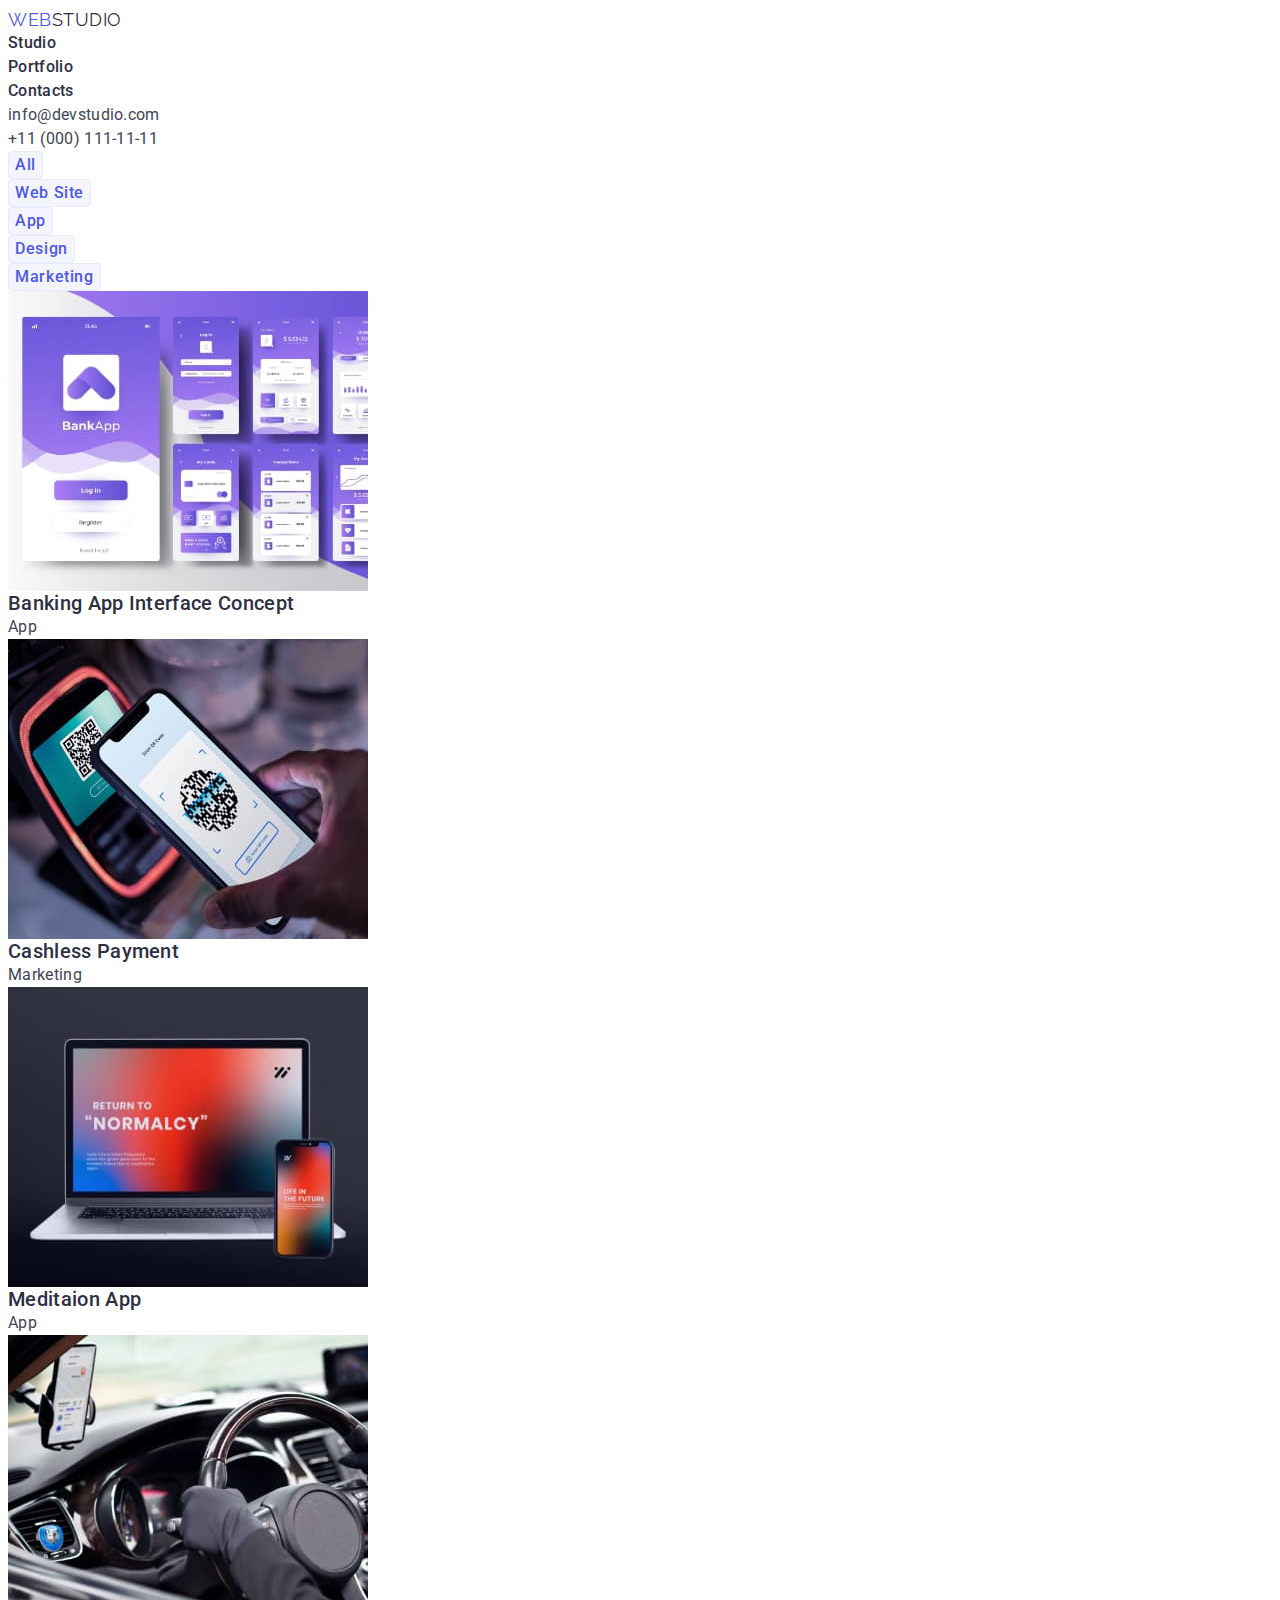
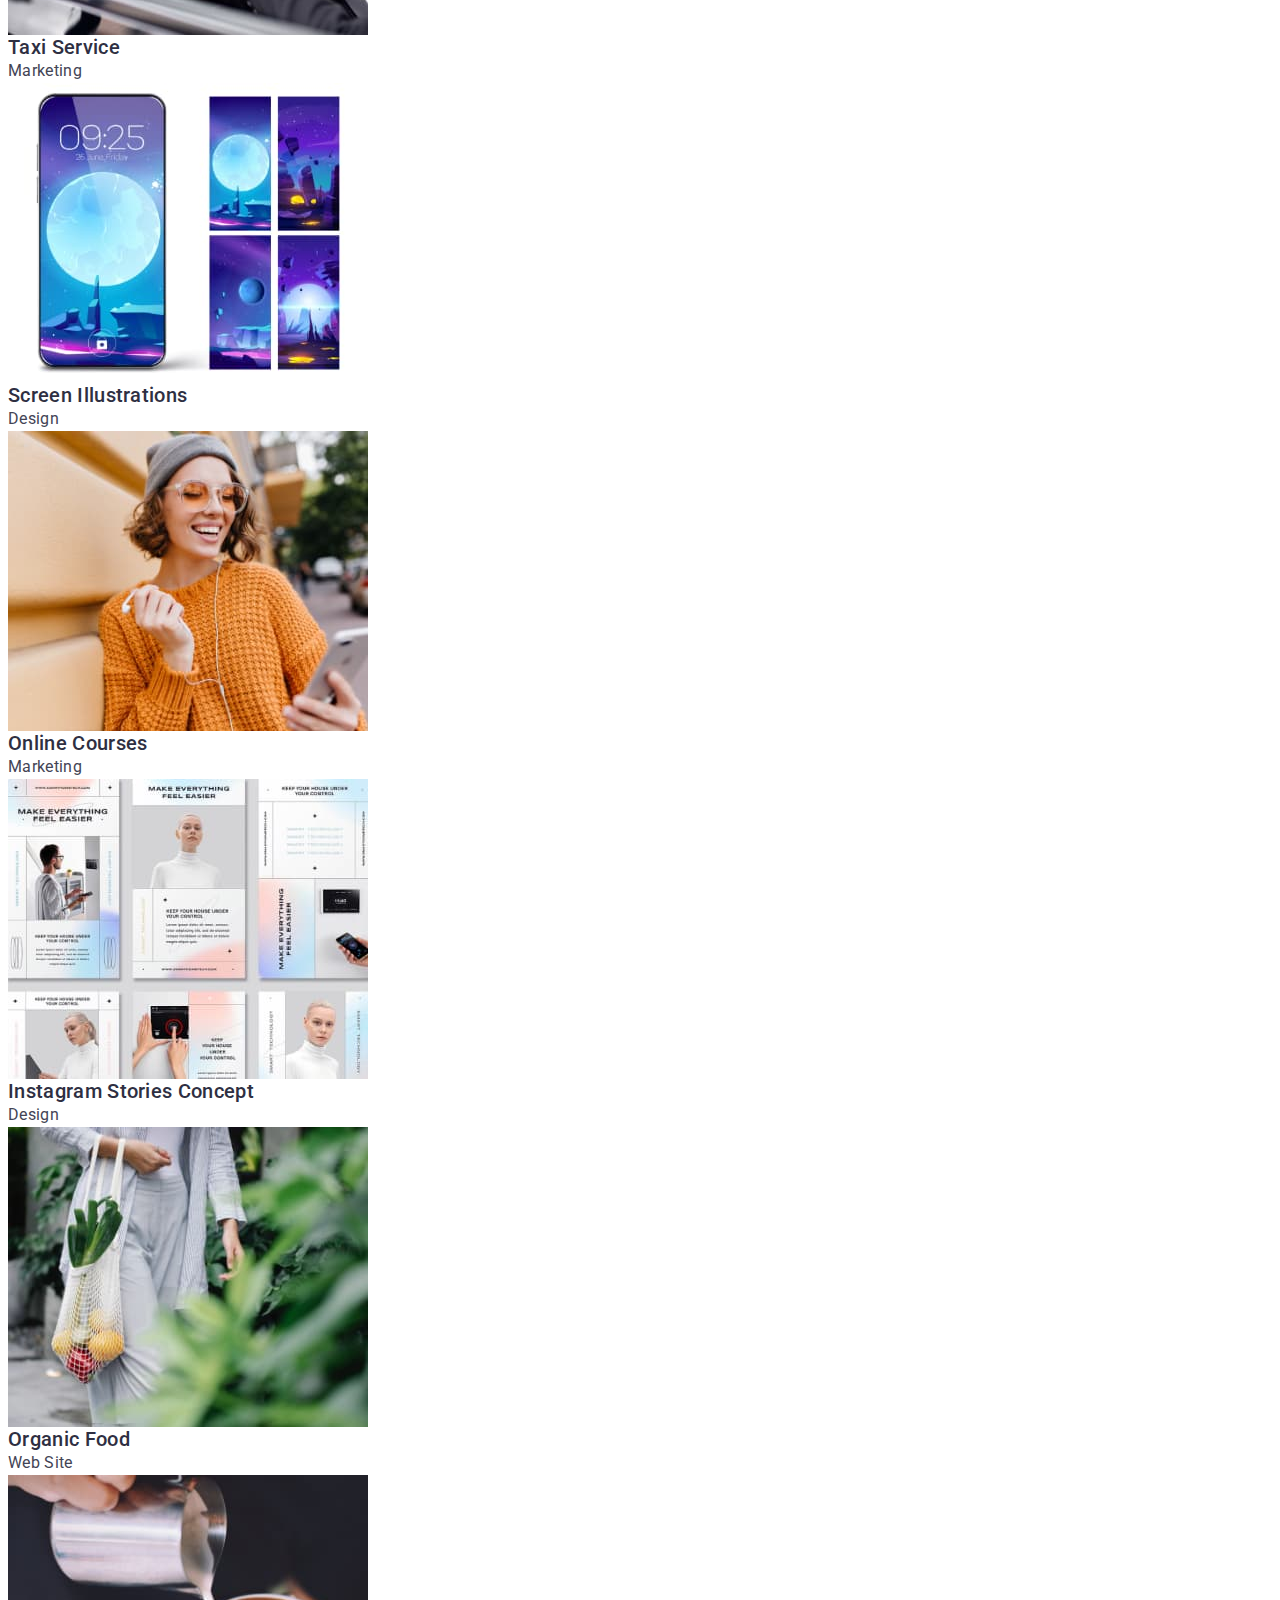
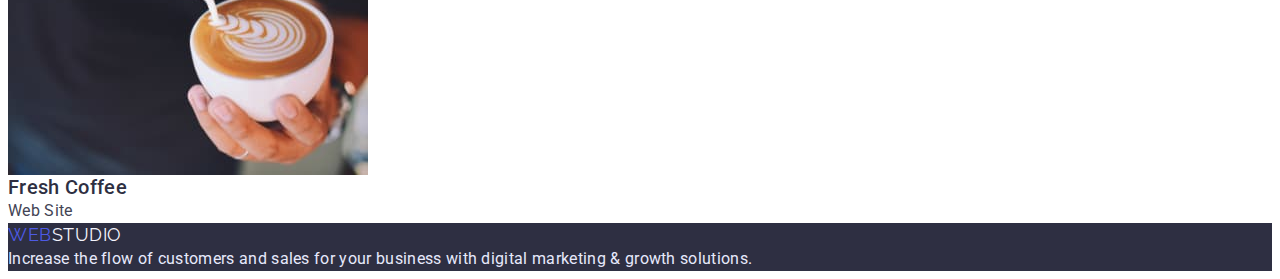
==== portfolio.html @ d416f8d1 "Initial commit" ====
<!DOCTYPE html>
<html lang="en">
  <head>
    <meta charset="UTF-8" />
    <meta http-equiv="X-UA-Compatible" content="IE=edge" />
    <meta name="viewport" content="width=device-width, initial-scale=1.0" />
    <title>Document</title>
    <link rel="preconnect" href="https://fonts.googleapis.com" />
    <link rel="preconnect" href="https://fonts.gstatic.com" crossorigin />
    <link
      href="https://fonts.googleapis.com/css2?family=Raleway:wght@800&family=Roboto:wght@400;500;700;900&display=swap"
      rel="stylesheet"
    />
    <link rel="stylesheet" href="./css/styles.css" />
  </head>
  <body>
    <!-- Header -->
    <header>
      <nav>
        <a href="./index.html" class="logo"
          >Web<span class="logo-header">Studio</span></a
        >
        <ul class="menu list">
          <li><a href="./index.html" class="menu-link">Studio</a></li>
          <li>
            <a href="./portfolio.html" class="menu-link">Portfolio</a>
          </li>
          <li><a href="#" class="menu-link">Contacts</a></li>
        </ul>
      </nav>
      <address>
        <ul class="contacts list">
          <li>
            <a href="mailto:info@devstudio.com" class="contacts-link"
              >info@devstudio.com</a
            >
          </li>
          <li>
            <a href="tel:+110001111111" class="contacts-link"
              >+11 (000) 111-11-11</a
            >
          </li>
        </ul>
      </address>
    </header>
    <main>
      <!--section-->
      <section>
        <h1 class="portfolio-title visually-hidden">Portfolio</h1>
        <ul class="filter list">
          <li><button type="button" class="button filter-btn">All</button></li>
          <li>
            <button type="button" class="button filter-btn">Web Site</button>
          </li>
          <li><button type="button" class="button filter-btn">App</button></li>
          <li>
            <button type="button" class="button filter-btn">Design</button>
          </li>
          <li>
            <button type="button" class="button filter-btn">Marketing</button>
          </li>
        </ul>
        <ul class="portfolio-list list">
          <li>
            <img
              src="./images/portfolio/banking.jpg"
              alt="Banking App"
              width="360"
              height="300"
            />
            <h2 class="portfolio-list-title">Banking App Interface Concept</h2>
            <p class="portfolio-list-text">App</p>
          </li>
          <li>
            <img
              src="./images/portfolio/cashless.jpg          "
              alt="mobile phone is reading QR code"
              width="360"
              height="300"
            />
            <h2 class="portfolio-list-title">Cashless Payment</h2>
            <p class="portfolio-list-text">Marketing</p>
          </li>
          <li>
            <img
              src="./images/portfolio/meditaion.jpg"
              alt="laptop and cellphone"
              width="360"
              height="300"
            />
            <h2 class="portfolio-list-title">Meditaion App</h2>
            <p class="portfolio-list-text">App</p>
          </li>
          <li>
            <img
              src="/images/portfolio/taxi.jpg"
              alt="a person driving a car"
              width="360"
              height="300"
            />
            <h2 class="portfolio-list-title">Taxi Service</h2>
            <p class="portfolio-list-text">Marketing</p>
          </li>
          <li>
            <img
              src="./images/portfolio/screen.jpg"
              alt="Screen Illustrations"
              width="360"
              height="300"
            />
            <h2 class="portfolio-list-title">Screen Illustrations</h2>
            <p class="portfolio-list-text">Design</p>
          </li>
          <li>
            <img
              src="./images/portfolio/online.jpg"
              alt="smiling girl looks at the sellphone"
              width="360"
              height="300"
            />
            <h2 class="portfolio-list-title">Online Courses</h2>
            <p class="portfolio-list-text">Marketing</p>
          </li>
          <li>
            <img
              src="./images/portfolio/instagram.jpg"
              alt="smart home technology"
              width="360"
              height="300"
            />
            <h2 class="portfolio-list-title">Instagram Stories Concept</h2>
            <p class="portfolio-list-text">Design</p>
          </li>
          <li>
            <img
              src="./images/portfolio/organic.jpg"
              alt="a woman carries a bag of vegetables"
              width="360"
              height="300"
            />
            <h2 class="portfolio-list-title">Organic Food</h2>
            <p class="portfolio-list-text">Web Site</p>
          </li>
          <li>
            <img
              src="./images/portfolio/coffee.jpg"
              alt="the man pours milk into the coffee"
              width="360"
              height="300"
            />
            <h2 class="portfolio-list-title">Fresh Coffee</h2>
            <p class="portfolio-list-text">Web Site</p>
          </li>
        </ul>
      </section>
    </main>
    <!-- footer -->
    <footer class="footer">
      <a href="./index.html" class="logo"
        >Web<span class="logo-footer">Studio</span></a
      >
      <p class="footer-text">
        Increase the flow of customers and sales for your business with digital
        marketing & growth solutions.
      </p>
    </footer>
  </body>
</html>
---- css/styles.css ----
:root {
    --primary-text-color: #434455;
    --title-color: #2E2F42;
    --accent-color: #4D5AE5;
    --white-color: #ffffff;
    --color-cloud: #F4F4FD;
    --color-cornflower: #E7E9FC;
    --hover-color: #404BBF;
}

body {
    background-color: var(--white-color);
    color: var(--primary-text-color);
    font-family: 'Roboto', sans-serif;
    letter-spacing: 0.02em;
}

/* reset styles */
h1,
h2,
h3,
h4,
h5,
h6,
p {
    margin: 0;
}

img {
    display: block;
}

button {
    cursor: pointer;
}

.list {
    list-style: none;
    margin: 0;
    padding: 0;
}



.visually-hidden {
    position: absolute;
    width: 1px;
    height: 1px;
    margin: -1px;
    border: 0;
    padding: 0;

    white-space: nowrap;
    clip-path: inset(100%);
    clip: rect(0 0 0 0);
    overflow: hidden;
}

.contacts-link {
    color: var(--primary-text-color);
    font-style: normal;
    text-decoration: none;
    line-height: 1.5;
}

.contacts-link:hover,
.contacts-link:focus {
    color: var(--hover-color);
}


.hero {
    background-color: var(--title-color);
}

.hero-title {
    color: var(--white-color);
    font-size: 56px;
    line-height: 1.07;
    text-align: center;
}

.hero-btn {
    color: var(--white-color);
    background-color: var(--accent-color);
    box-shadow: 0px 4px 4px rgba(0, 0, 0, 0.15);
}

.hero-btn:hover,
.hero-btn:focus {
    background-color: var(--hover-color);
}


.team {
    background-color: var(--color-cloud);
}



.footer {
    background-color: var(--title-color);
}

.logo-footer {
    color: var(--color-cloud);
}

.footer-text {
    color: var(--color-cornflower);
    line-height: 1.5;
}

.menu-link.current {
    color: var(--hover-color);
}

.button {
    font-family: inherit;
    font-weight: 500;
    font-size: 16px;
    line-height: 1.5;
    letter-spacing: 0.04em;
    border-radius: 4px;
    cursor: pointer;
}

.logo {
    color: var(--accent-color);
    font-family: 'Raleway', sans-serif;
    font-size: 18px;
    line-height: 1.3;
    letter-spacing: 0.03em;
    text-decoration: none;
    text-transform: uppercase;
}

.section-title {
    color: var(--title-color);
    font-size: 36px;
    line-height: 1.1;
    text-align: center;
    text-transform: capitalize;
}

.features-list-title,
.team-list-title,
.portfolio-list-title {
    color: var(--title-color);
    font-weight: 500;
    font-size: 20px;
    line-height: 1.2;
}

.features-list-text,
.team-list-text,
.portfolio-list-text {
    line-height: 1.5;
}


.logo-header {
    color: var(--title-color);
}


.menu-link {
    color: var(--title-color);
    font-weight: 500;
    text-decoration: none;
    line-height: 1.5;
}

.menu-link:hover,
.menu-link:focus {
    color: var(--hover-color);
}


.filter-btn {
    color: var(--accent-color);
    background-color: var(--color-cloud);

    border: 1px solid var(--color-cornflower);
}

.filter-btn:hover,
.filter-btn:focus {
    color: var(--white-color);
    background-color: var(--hover-color);
}
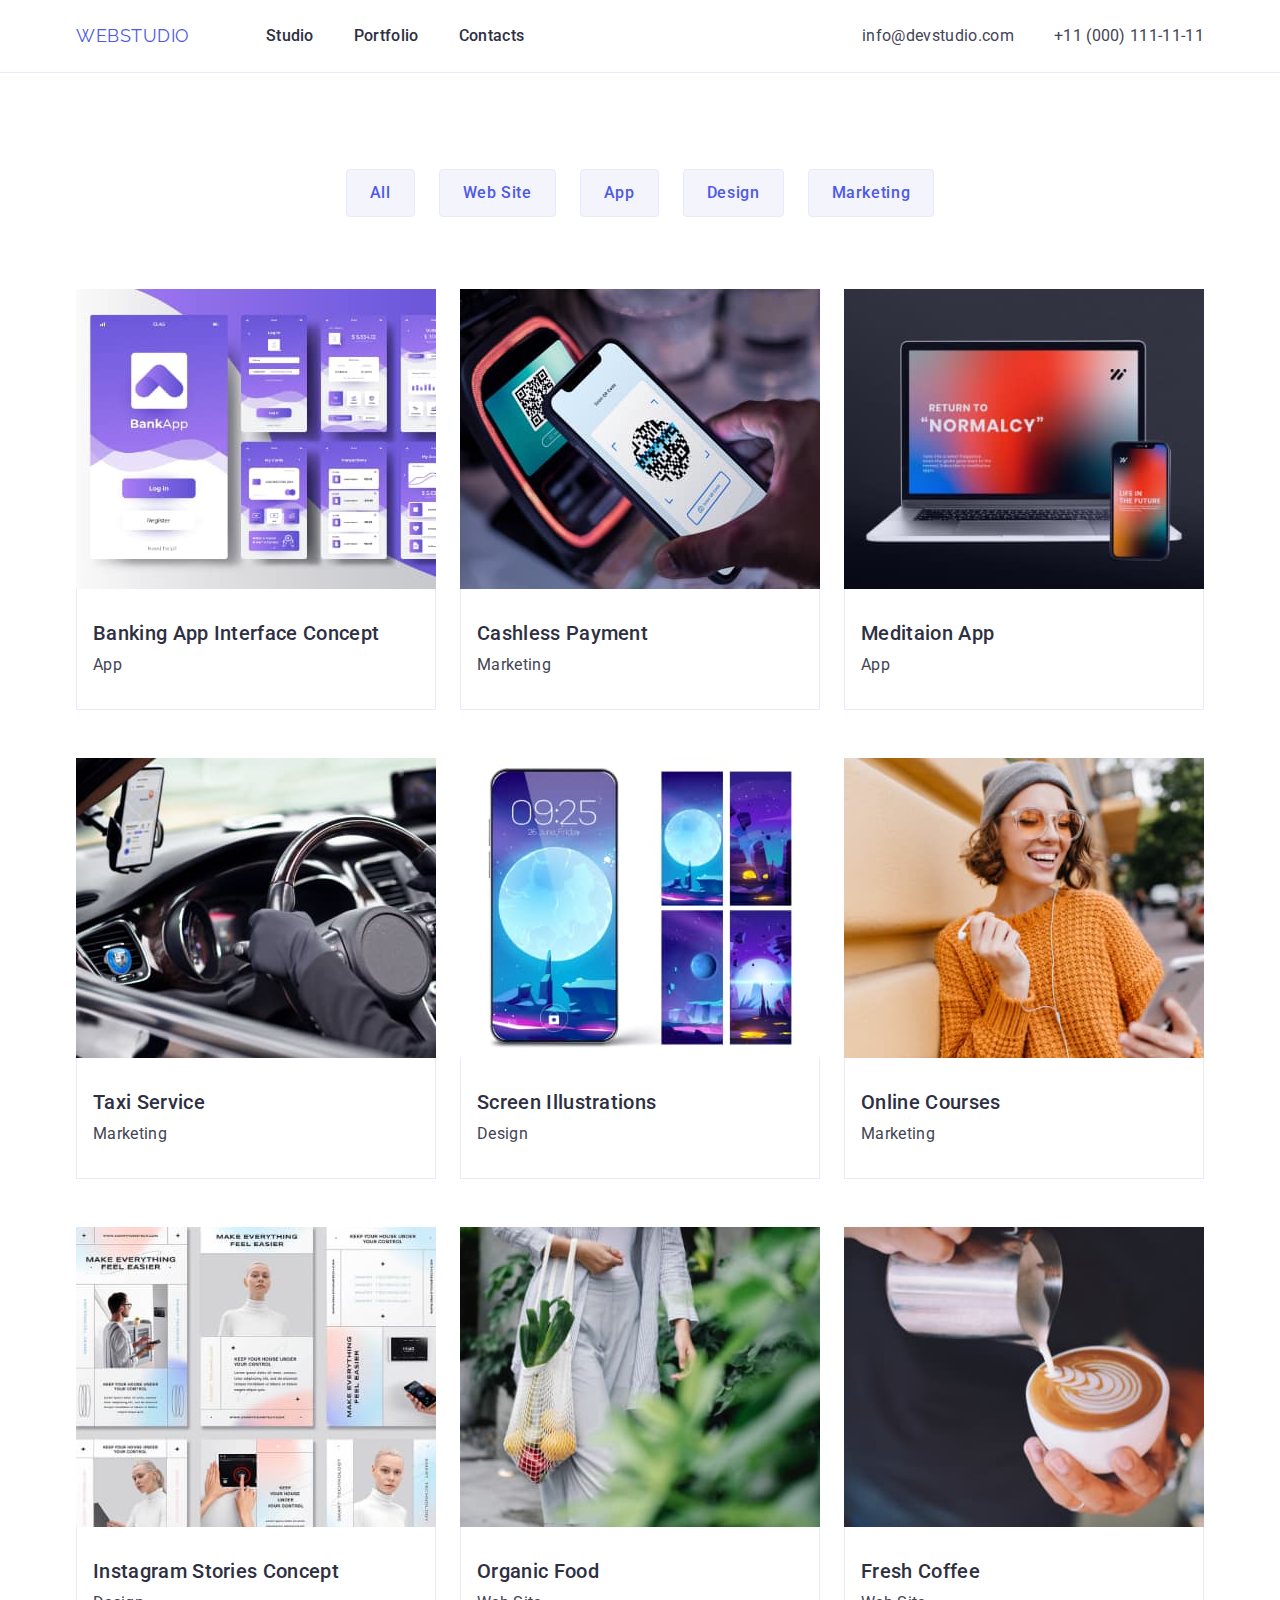
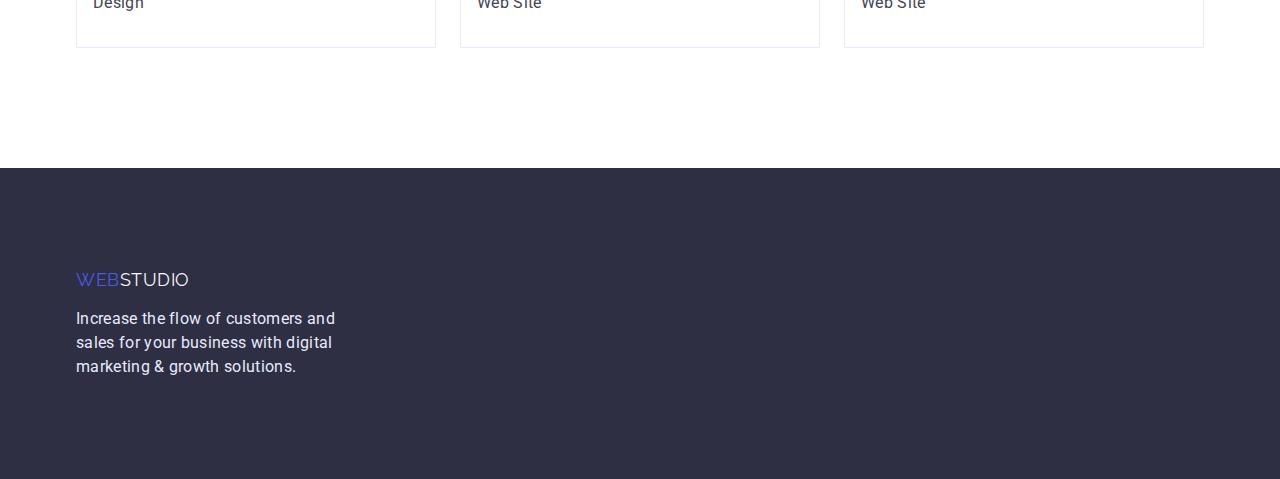
==== commit 54749929: "28" ====
--- a/portfolio.html
+++ b/portfolio.html
@@ -11,158 +11,198 @@
       href="https://fonts.googleapis.com/css2?family=Raleway:wght@800&family=Roboto:wght@400;500;700;900&display=swap"
       rel="stylesheet"
     />
+    <link
+      rel="stylesheet"
+      href="https://cdn.jsdelivr.net/npm/modern-normalize@1.1.0/modern-normalize.min.css"
+    />
     <link rel="stylesheet" href="./css/styles.css" />
   </head>
   <body>
     <!-- Header -->
-    <header>
-      <nav>
-        <a href="./index.html" class="logo"
-          >Web<span class="logo-header">Studio</span></a
-        >
-        <ul class="menu list">
-          <li><a href="./index.html" class="menu-link">Studio</a></li>
-          <li>
-            <a href="./portfolio.html" class="menu-link">Portfolio</a>
-          </li>
-          <li><a href="#" class="menu-link">Contacts</a></li>
-        </ul>
-      </nav>
-      <address>
-        <ul class="contacts list">
-          <li>
-            <a href="mailto:info@devstudio.com" class="contacts-link"
-              >info@devstudio.com</a
-            >
-          </li>
-          <li>
-            <a href="tel:+110001111111" class="contacts-link"
-              >+11 (000) 111-11-11</a
-            >
-          </li>
-        </ul>
-      </address>
+    <header class="header">
+      <div class="container header-box">
+        <!-- Navigation -->
+        <nav class="navigation">
+          <a href="./index.html" class="logo"
+            >Web<span class="logo-heade">Studio</span></a
+          >
+          <ul class="menu list">
+            <li class="menu-item">
+              <a href="./index.html" class="menu-link">Studio</a>
+            </li>
+            <li class="menu-item">
+              <a href="./portfolio.html" class="menu-link">Portfolio</a>
+            </li>
+            <li class="menu-item">
+              <a href="#" class="menu-link">Contacts</a>
+            </li>
+          </ul>
+        </nav>
+        <!-- Contacts -->
+        <address class="contacts-box">
+          <ul class="contacts list">
+            <li class="contacts-item">
+              <a href="mailto:info@devstudio.com" class="contacts-link"
+                >info@devstudio.com</a
+              >
+            </li>
+            <li class="contacts-item">
+              <a href="tel:+110001111111" class="contacts-link"
+                >+11 (000) 111-11-11</a
+              >
+            </li>
+          </ul>
+        </address>
+      </div>
     </header>
     <main>
-      <!--section-->
-      <section>
-        <h1 class="portfolio-title visually-hidden">Portfolio</h1>
-        <ul class="filter list">
-          <li><button type="button" class="button filter-btn">All</button></li>
-          <li>
-            <button type="button" class="button filter-btn">Web Site</button>
-          </li>
-          <li><button type="button" class="button filter-btn">App</button></li>
-          <li>
-            <button type="button" class="button filter-btn">Design</button>
-          </li>
-          <li>
-            <button type="button" class="button filter-btn">Marketing</button>
-          </li>
-        </ul>
-        <ul class="portfolio-list list">
-          <li>
-            <img
-              src="./images/portfolio/banking.jpg"
-              alt="Banking App"
-              width="360"
-              height="300"
-            />
-            <h2 class="portfolio-list-title">Banking App Interface Concept</h2>
-            <p class="portfolio-list-text">App</p>
-          </li>
-          <li>
-            <img
-              src="./images/portfolio/cashless.jpg          "
-              alt="mobile phone is reading QR code"
-              width="360"
-              height="300"
-            />
-            <h2 class="portfolio-list-title">Cashless Payment</h2>
-            <p class="portfolio-list-text">Marketing</p>
-          </li>
-          <li>
-            <img
-              src="./images/portfolio/meditaion.jpg"
-              alt="laptop and cellphone"
-              width="360"
-              height="300"
-            />
-            <h2 class="portfolio-list-title">Meditaion App</h2>
-            <p class="portfolio-list-text">App</p>
-          </li>
-          <li>
-            <img
-              src="/images/portfolio/taxi.jpg"
-              alt="a person driving a car"
-              width="360"
-              height="300"
-            />
-            <h2 class="portfolio-list-title">Taxi Service</h2>
-            <p class="portfolio-list-text">Marketing</p>
-          </li>
-          <li>
-            <img
-              src="./images/portfolio/screen.jpg"
-              alt="Screen Illustrations"
-              width="360"
-              height="300"
-            />
-            <h2 class="portfolio-list-title">Screen Illustrations</h2>
-            <p class="portfolio-list-text">Design</p>
-          </li>
-          <li>
-            <img
-              src="./images/portfolio/online.jpg"
-              alt="smiling girl looks at the sellphone"
-              width="360"
-              height="300"
-            />
-            <h2 class="portfolio-list-title">Online Courses</h2>
-            <p class="portfolio-list-text">Marketing</p>
-          </li>
-          <li>
-            <img
-              src="./images/portfolio/instagram.jpg"
-              alt="smart home technology"
-              width="360"
-              height="300"
-            />
-            <h2 class="portfolio-list-title">Instagram Stories Concept</h2>
-            <p class="portfolio-list-text">Design</p>
-          </li>
-          <li>
-            <img
-              src="./images/portfolio/organic.jpg"
-              alt="a woman carries a bag of vegetables"
-              width="360"
-              height="300"
-            />
-            <h2 class="portfolio-list-title">Organic Food</h2>
-            <p class="portfolio-list-text">Web Site</p>
-          </li>
-          <li>
-            <img
-              src="./images/portfolio/coffee.jpg"
-              alt="the man pours milk into the coffee"
-              width="360"
-              height="300"
-            />
-            <h2 class="portfolio-list-title">Fresh Coffee</h2>
-            <p class="portfolio-list-text">Web Site</p>
-          </li>
-        </ul>
+      <!--Portfolio-->
+      <section class="section portfolio">
+        <div class="container">
+          <h1 class="portfolio-title visually-hidden">Portfolio</h1>
+          <ul class="filter list">
+            <li class="filter-item">
+              <button type="button" class="button filter-btn">All</button>
+            </li>
+            <li class="filter-item">
+              <button type="button" class="button filter-btn">Web Site</button>
+            </li>
+            <li class="filter-item">
+              <button type="button" class="button filter-btn">App</button>
+            </li>
+            <li class="filter-item">
+              <button type="button" class="button filter-btn">Design</button>
+            </li>
+            <li class="filter-item">
+              <button type="button" class="button filter-btn">Marketing</button>
+            </li>
+          </ul>
+          <ul class="portfolio-list list">
+            <li class="portfolio-list-item">
+              <img
+                src="./images/portfolio/banking.jpg"
+                alt="Banking App"
+                width="360"
+                height="300"
+              />
+              <div class="wrapper">
+                <h2 class="portfolio-list-title">
+                  Banking App Interface Concept
+                </h2>
+                <p class="portfolio-list-text">App</p>
+              </div>
+            </li>
+            <li class="portfolio-list-item">
+              <img
+                src="./images/portfolio/cashless.jpg"
+                alt="mobile phone is reading QR code"
+                width="360"
+                height="300"
+              />
+              <div class="wrapper">
+                <h2 class="portfolio-list-title">Cashless Payment</h2>
+                <p class="portfolio-list-text">Marketing</p>
+              </div>
+            </li>
+            <li class="portfolio-list-item">
+              <img
+                src="./images/portfolio/meditaion.jpg"
+                alt="laptop and cellphone"
+                width="360"
+                height="300"
+              />
+              <div class="wrapper">
+                <h2 class="portfolio-list-title">Meditaion App</h2>
+                <p class="portfolio-list-text">App</p>
+              </div>
+            </li>
+            <li class="portfolio-list-item">
+              <img
+                src="./images/portfolio/taxi.jpg"
+                alt="a person driving a car"
+                width="360"
+                height="300"
+              />
+              <div class="wrapper">
+                <h2 class="portfolio-list-title">Taxi Service</h2>
+                <p class="portfolio-list-text">Marketing</p>
+              </div>
+            </li>
+            <li class="portfolio-list-item">
+              <img
+                src="./images/portfolio/screen.jpg"
+                alt="Screen Illustrations"
+                width="360"
+                height="300"
+              />
+              <div class="wrapper">
+                <h2 class="portfolio-list-title">Screen Illustrations</h2>
+                <p class="portfolio-list-text">Design</p>
+              </div>
+            </li>
+            <li class="portfolio-list-item">
+              <img
+                src="./images/portfolio/online.jpg"
+                alt="smiling girl looks at the sellphone"
+                width="360"
+                height="300"
+              />
+              <div class="wrapper">
+                <h2 class="portfolio-list-title">Online Courses</h2>
+                <p class="portfolio-list-text">Marketing</p>
+              </div>
+            </li>
+            <li class="portfolio-list-item">
+              <img
+                src="./images/portfolio/instagram.jpg"
+                alt="smart home technology"
+                width="360"
+                height="300"
+              />
+              <div class="wrapper">
+                <h2 class="portfolio-list-title">Instagram Stories Concept</h2>
+                <p class="portfolio-list-text">Design</p>
+              </div>
+            </li>
+            <li class="portfolio-list-item">
+              <img
+                src="./images/portfolio/organic.jpg"
+                alt="a woman carries a bag of vegetables"
+                width="360"
+                height="300"
+              />
+              <div class="wrapper">
+                <h2 class="portfolio-list-title">Organic Food</h2>
+                <p class="portfolio-list-text">Web Site</p>
+              </div>
+            </li>
+            <li class="portfolio-list-item">
+              <img
+                src="./images/portfolio/coffee.jpg"
+                alt="the man pours milk into the coffee"
+                width="360"
+                height="300"
+              />
+              <div class="wrapper">
+                <h2 class="portfolio-list-title">Fresh Coffee</h2>
+                <p class="portfolio-list-text">Web Site</p>
+              </div>
+            </li>
+          </ul>
+        </div>
       </section>
     </main>
-    <!-- footer -->
+    <!-- Footer -->
     <footer class="footer">
-      <a href="./index.html" class="logo"
-        >Web<span class="logo-footer">Studio</span></a
-      >
-      <p class="footer-text">
-        Increase the flow of customers and sales for your business with digital
-        marketing & growth solutions.
-      </p>
+      <div class="container">
+        <a href="./index.html" class="logo"
+          >Web<span class="logo-footer">Studio</span></a
+        >
+        <p class="footer-text">
+          Increase the flow of customers and sales for your business with
+          digital marketing & growth solutions.
+        </p>
+      </div>
     </footer>
   </body>
 </html>
--- a/css/styles.css
+++ b/css/styles.css
@@ -1,4 +1,3 @@
-
 :root {
     --primary-text-color: #434455;
     --title-color: #2E2F42;
@@ -16,32 +15,31 @@
     letter-spacing: 0.02em;
 }
 
-/* reset styles */
 h1,
 h2,
 h3,
-h4,
-h5,
-h6,
 p {
-    margin: 0;
+    margin-top: 0;
+    margin-bottom: 0;
+}
+
+ul {
+    margin-top: 0;
+    margin-bottom: 0;
+    padding-left: 0;
 }
 
 img {
     display: block;
-}
-
-button {
-    cursor: pointer;
+    max-width: 100%;
+    height: auto;
 }
 
 .list {
     list-style: none;
-    margin: 0;
-    padding: 0;
-}
-
-
+}
+
+/* Components*/
 
 .visually-hidden {
     position: absolute;
@@ -57,67 +55,23 @@
     overflow: hidden;
 }
 
-.contacts-link {
-    color: var(--primary-text-color);
-    font-style: normal;
-    text-decoration: none;
-    line-height: 1.5;
-}
-
-.contacts-link:hover,
-.contacts-link:focus {
-    color: var(--hover-color);
-}
-
-
-.hero {
-    background-color: var(--title-color);
-}
-
-.hero-title {
-    color: var(--white-color);
-    font-size: 56px;
-    line-height: 1.07;
-    text-align: center;
-}
-
-.hero-btn {
-    color: var(--white-color);
-    background-color: var(--accent-color);
-    box-shadow: 0px 4px 4px rgba(0, 0, 0, 0.15);
-}
-
-.hero-btn:hover,
-.hero-btn:focus {
-    background-color: var(--hover-color);
-}
-
-
-.team {
-    background-color: var(--color-cloud);
-}
-
-
-
-.footer {
-    background-color: var(--title-color);
-}
-
-.logo-footer {
-    color: var(--color-cloud);
-}
-
-.footer-text {
-    color: var(--color-cornflower);
-    line-height: 1.5;
+.container {
+    width: 1158px;
+    padding: 0 15px;
+    margin-left: auto;
+    margin-right: auto;
 }
 
 .menu-link.current {
     color: var(--hover-color);
 }
 
+.menu-item:not(:last-child),
+.contacts-item:not(:last-child) {
+    margin-right: 40px;
+}
+
 .button {
-    font-family: inherit;
     font-weight: 500;
     font-size: 16px;
     line-height: 1.5;
@@ -136,12 +90,36 @@
     text-transform: uppercase;
 }
 
+.menu-link,
+.contacts-link {
+    display: block;
+    padding-top: 24px;
+    padding-bottom: 24px;
+
+    text-decoration: none;
+    line-height: 1.5;
+}
+
+.section {
+    padding-top: 120px;
+    padding-bottom: 120px;
+}
+
 .section-title {
+    margin-bottom: 72px;
+
     color: var(--title-color);
     font-size: 36px;
     line-height: 1.1;
     text-align: center;
     text-transform: capitalize;
+}
+
+.features-list,
+.work-list,
+.team-list {
+    display: flex;
+    gap: 24px;
 }
 
 .features-list-title,
@@ -153,23 +131,46 @@
     line-height: 1.2;
 }
 
+.team-list-title,
+.portfolio-list-title,
+.features-list-title {
+    margin-bottom: 8px;
+}
+
 .features-list-text,
 .team-list-text,
 .portfolio-list-text {
     line-height: 1.5;
 }
 
+/* Header */
+
+.header {
+    border-bottom: 1px solid var(--color-cornflower);
+}
+
+.header-box {
+    display: flex;
+}
 
 .logo-header {
     color: var(--title-color);
 }
 
+/* Menu */
+.navigation {
+    display: flex;
+    align-items: center;
+}
+
+.menu {
+    display: flex;
+    margin-left: 76px;
+}
 
 .menu-link {
     color: var(--title-color);
     font-weight: 500;
-    text-decoration: none;
-    line-height: 1.5;
 }
 
 .menu-link:hover,
@@ -177,11 +178,137 @@
     color: var(--hover-color);
 }
 
+/* Contacts */
+
+.contacts-box {
+    margin-left: auto;
+}
+
+.contacts {
+    display: flex;
+}
+
+.contacts-link {
+    color: var(--primary-text-color);
+    font-style: normal;
+}
+
+.contacts-link:hover,
+.contacts-link:focus {
+    color: var(--hover-color);
+}
+
+/* Hero */
+.hero {
+    padding-top: 188px;
+    padding-bottom: 188px;
+    text-align: center;
+
+    background-color: var(--title-color);
+}
+
+.hero-title {
+    width: 494px;
+    margin-bottom: 48px;
+    margin-left: auto;
+    margin-right: auto;
+
+    color: var(--white-color);
+    font-size: 56px;
+    line-height: 1.07;
+}
+
+.hero-btn {
+    padding: 16px 32px;
+
+    color: var(--white-color);
+    background-color: var(--accent-color);
+    border: none;
+    box-shadow: 0px 4px 4px rgba(0, 0, 0, 0.15);
+}
+
+.hero-btn:hover,
+.hero-btn:focus {
+    background-color: var(--hover-color);
+}
+
+/* Features */
+
+.features-list-item {
+    flex-basis: calc((100%-72px)/4);
+}
+
+/* Work */
+
+.section.work {
+    padding-top: 0;
+}
+
+.work-list-item {
+    flex-basis: calc((100%-48px)/3);
+}
+
+/* Team */
+
+.section.team {
+    background-color: var(--color-cloud);
+}
+
+.team-list-item {
+    flex-basis: calc((100%-72px)/4);
+    background: #FFFFFF;
+    box-shadow: 0px 1px 6px rgba(46, 47, 66, 0.08), 0px 1px 1px rgba(46, 47, 66, 0.16), 0px 2px 1px rgba(46, 47, 66, 0.08);
+    border-radius: 0px 0px 4px 4px;
+}
+
+.team-desc {
+    padding: 32px 0;
+    text-align: center;
+}
+
+/* Footer */
+
+.footer {
+    padding-top: 100px;
+    padding-bottom: 100px;
+    background-color: var(--title-color);
+}
+
+.logo-footer {
+    color: var(--color-cloud);
+}
+
+.footer-text {
+    width: 264px;
+    margin-top: 16px;
+
+    color: var(--color-cornflower);
+    line-height: 1.5;
+}
+
+
+
+/* Portfolio */
+
+.section.portfolio {
+    padding-top: 96px;
+}
+
+.filter {
+    display: flex;
+    justify-content: center;
+    margin-bottom: 72px;
+}
+
+.filter-item:not(:last-child) {
+    margin-right: 24px;
+}
 
 .filter-btn {
+    padding: 11px 23px;
+
     color: var(--accent-color);
     background-color: var(--color-cloud);
-
     border: 1px solid var(--color-cornflower);
 }
 
@@ -189,4 +316,23 @@
 .filter-btn:focus {
     color: var(--white-color);
     background-color: var(--hover-color);
+    border-color: var(--hover-color);
+    box-shadow: 0px 3px 1px rgba(0, 0, 0, 0.1), 0px 2px 1px rgba(0, 0, 0, 0.08), 0px 2px 2px rgba(0, 0, 0, 0.12);
+}
+
+
+.portfolio-list {
+    display: flex;
+    flex-wrap: wrap;
+    flex-basis: calc((100%-48px)/3);
+    column-gap: 24px;
+    row-gap: 48px;
+}
+
+.wrapper {
+    padding-top: 32px;
+    padding-bottom: 32px;
+    padding-left: 16px;
+    border: 1px solid var(--color-cornflower);
+    border-top: none;
 }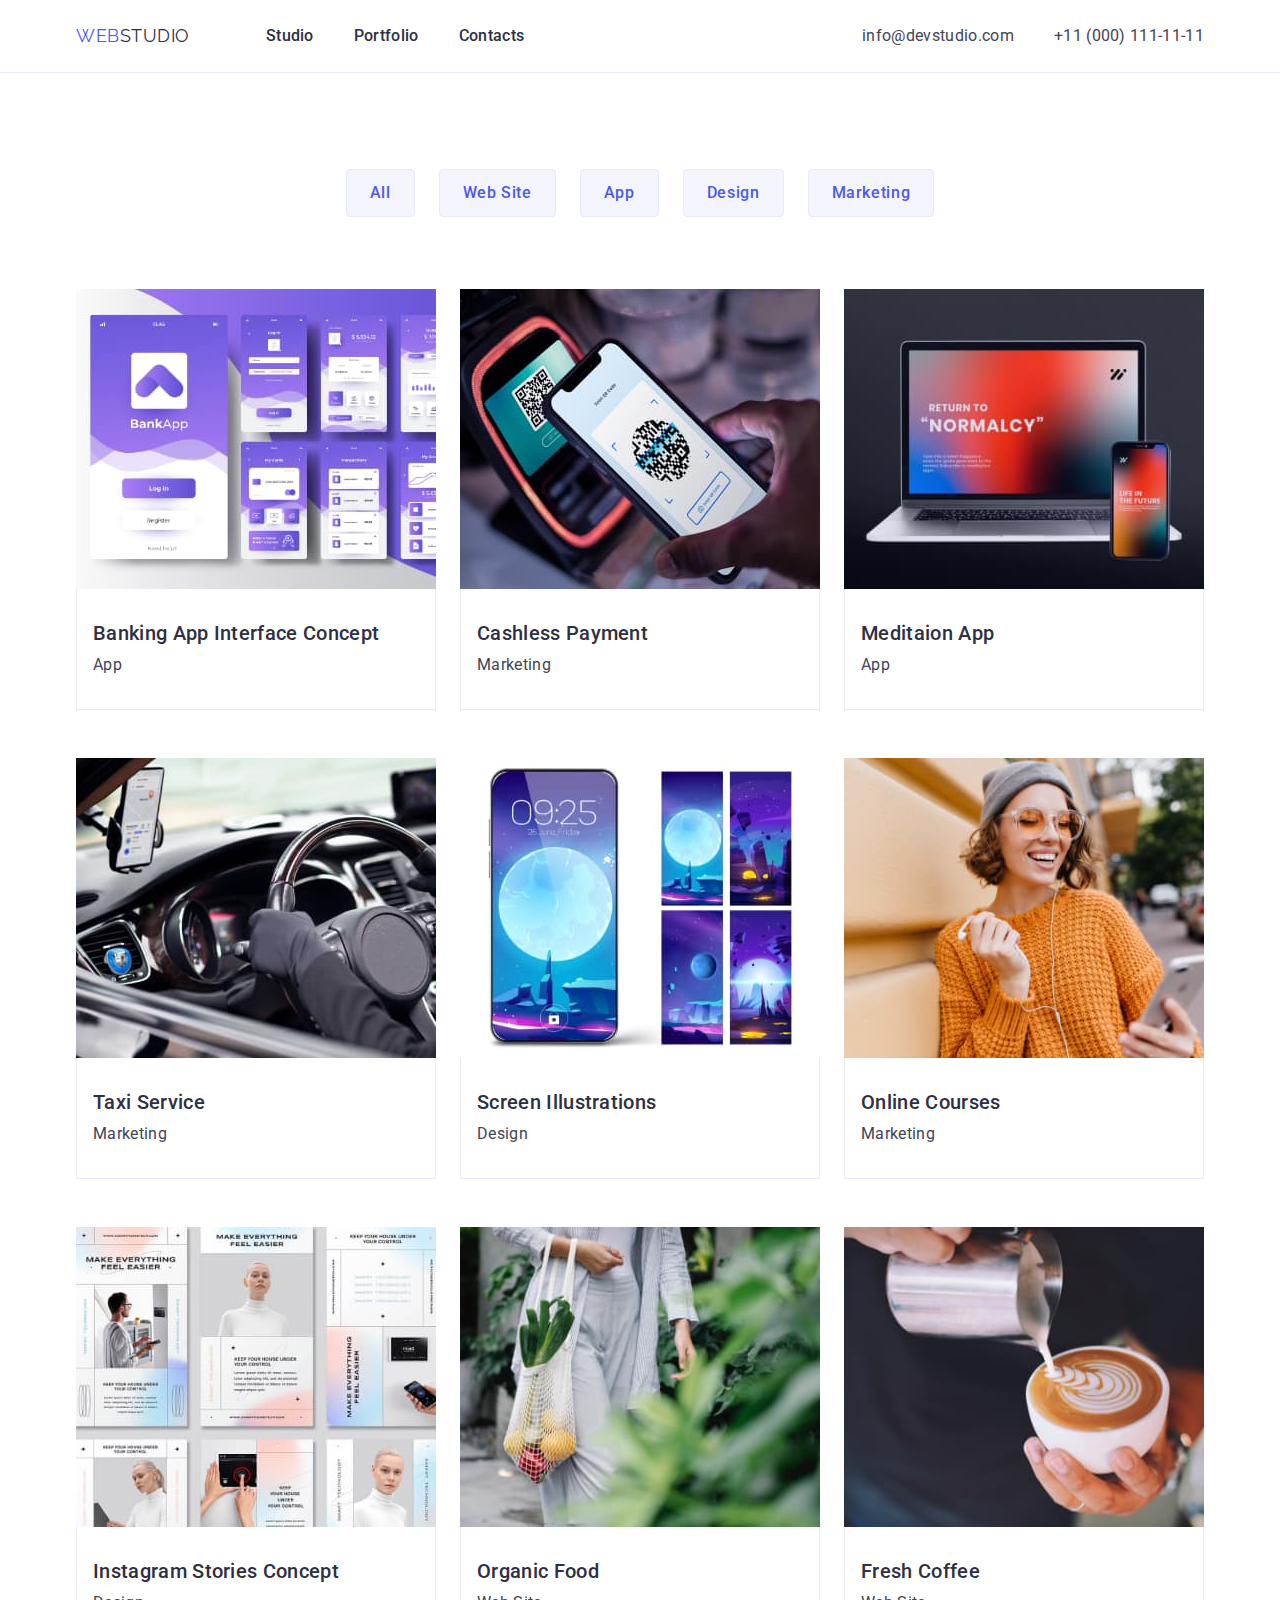
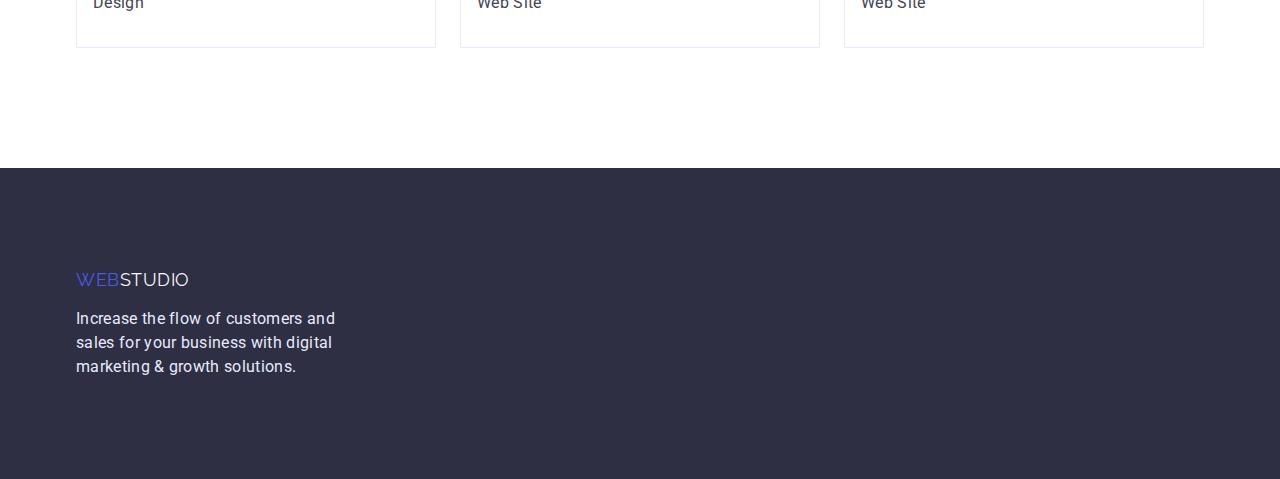
==== commit 54ee2df5: "29" ====
--- a/portfolio.html
+++ b/portfolio.html
@@ -24,7 +24,7 @@
         <!-- Navigation -->
         <nav class="navigation">
           <a href="./index.html" class="logo"
-            >Web<span class="logo-heade">Studio</span></a
+            >Web<span class="logo-header">Studio</span></a
           >
           <ul class="menu list">
             <li class="menu-item">
